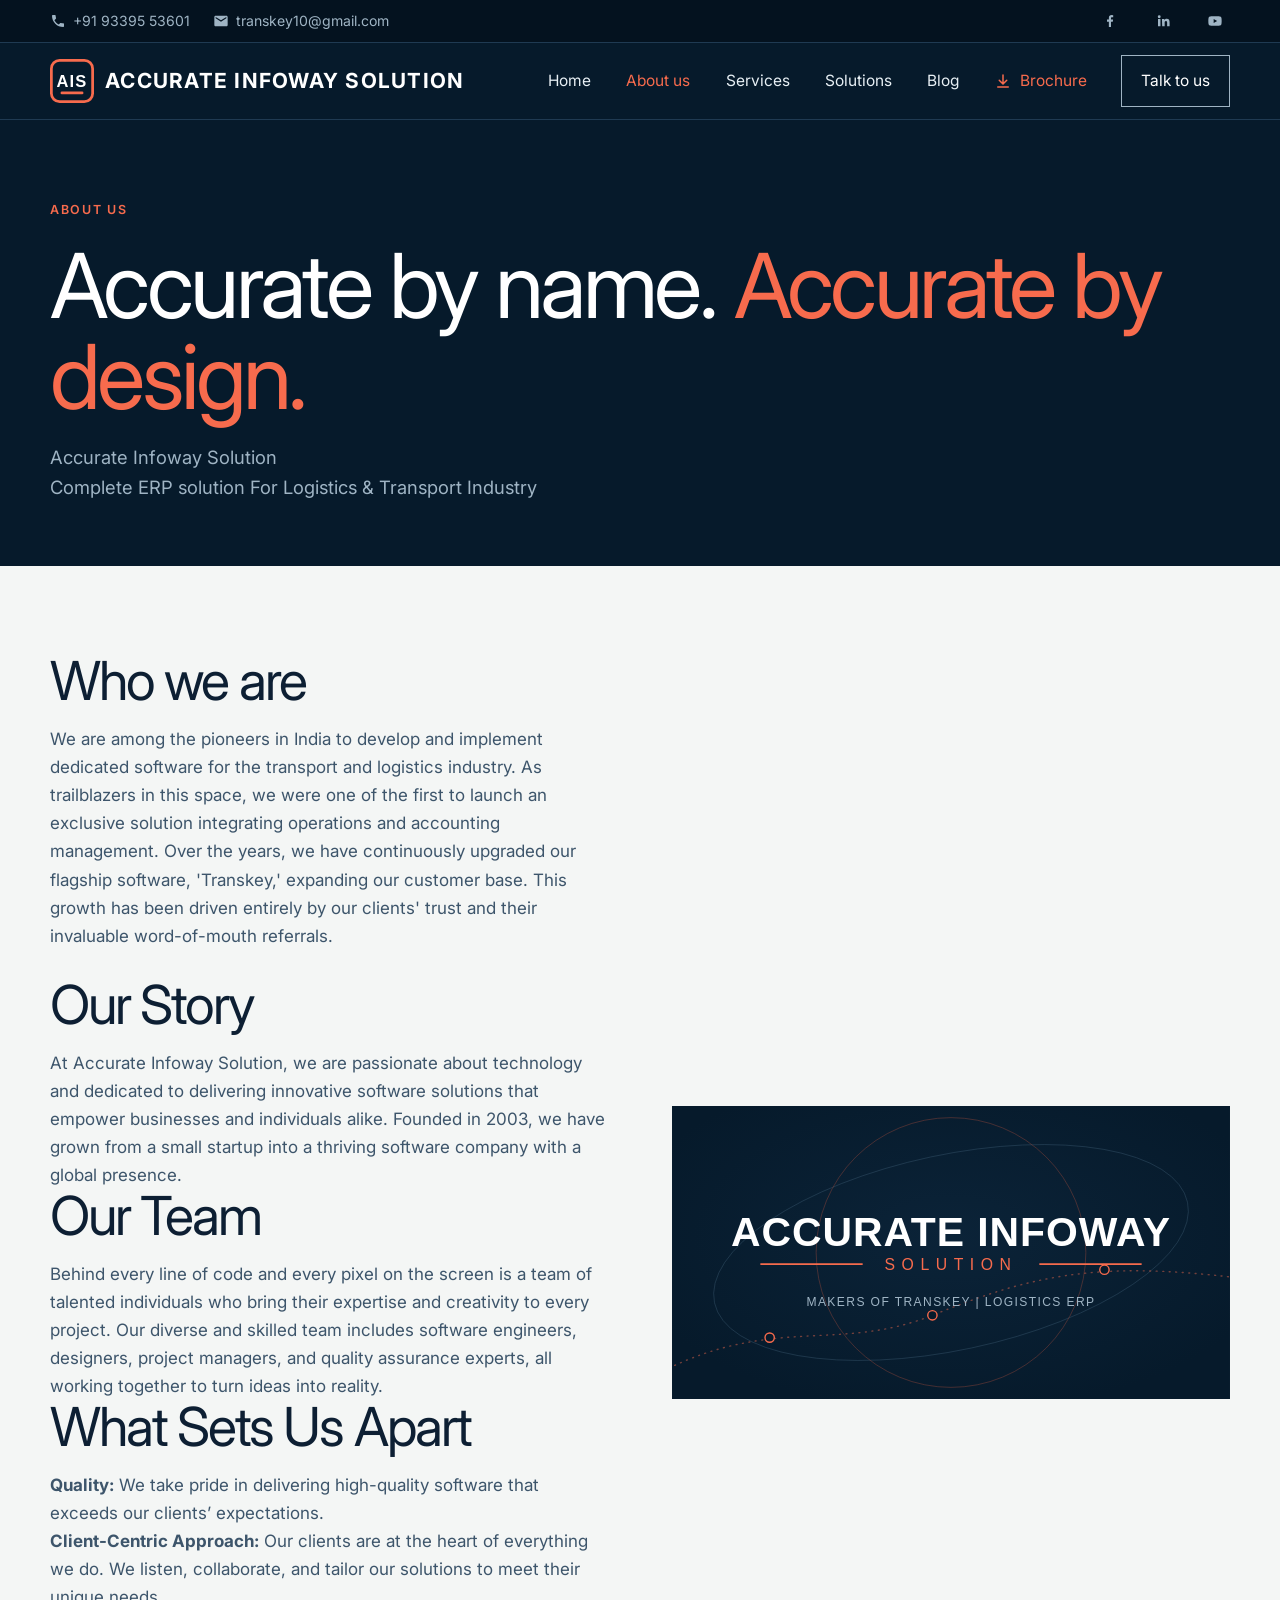
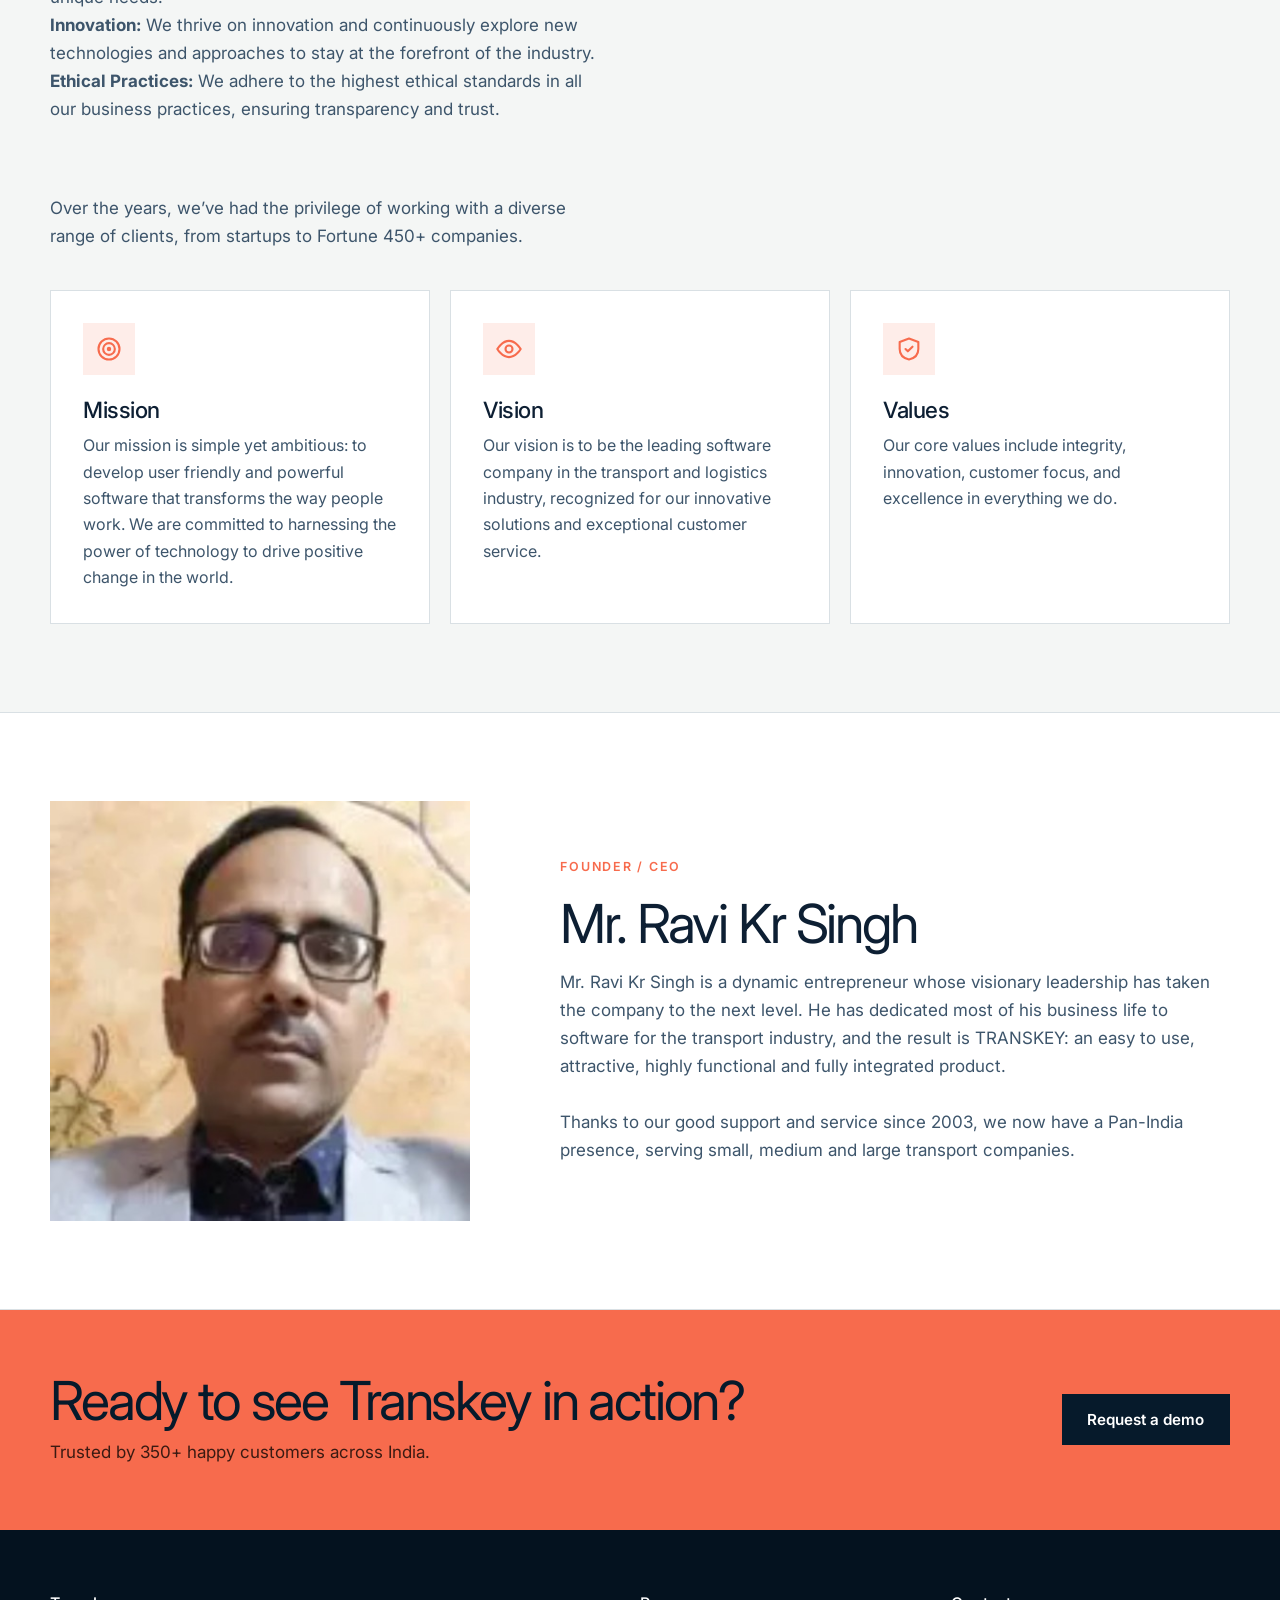
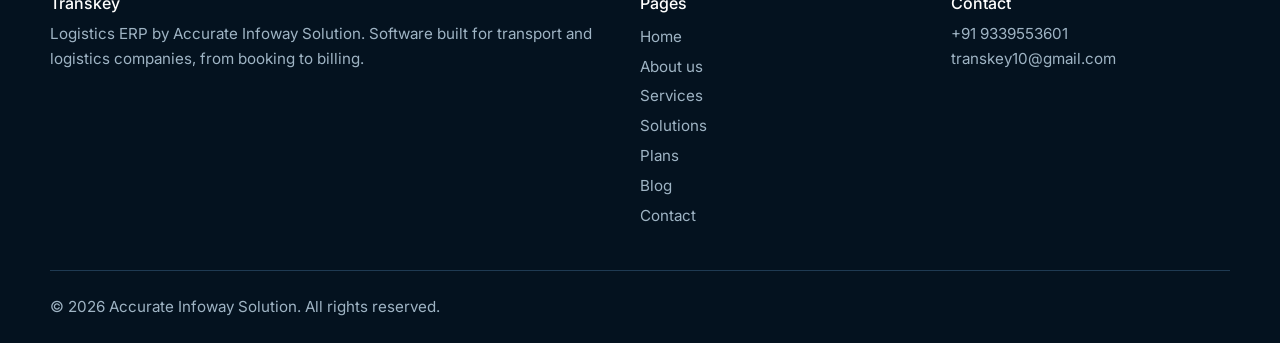
==== about.html @ b75a7f92 "split into separate files" ====
<!DOCTYPE html>
<html lang="en">
<head>
<meta charset="utf-8">
<meta name="viewport" content="width=device-width, initial-scale=1">
<title>About Us | Accurate Infoway Solution, Makers of Transkey</title>
<meta name="description" content="Meet Accurate Infoway Solution, the Kolkata team behind Transkey, a complete ERP solution for transport and logistics companies.">
<link rel="preconnect" href="https://fonts.googleapis.com">
<link rel="preconnect" href="https://fonts.gstatic.com" crossorigin>
<link href="https://fonts.googleapis.com/css2?family=Inter:wght@300;400;500;600;700&display=swap" rel="stylesheet">
<link rel="stylesheet" href="style.css">
</head>
<body>

<!-- Icon sprite: used by cards as <svg class="ico"><use href="#i-name"/></svg> -->
<svg width="0" height="0" style="position:absolute" aria-hidden="true">
<symbol id="i-download" viewBox="0 0 24 24"><path d="M12 4v11M7 11l5 5 5-5M5 20h14"/></symbol>
<symbol id="i-doc" viewBox="0 0 24 24"><path d="M6 3h8l4 4v14H6z"/><path d="M14 3v4h4M9 13l2 2 4-4"/></symbol>
<symbol id="i-barcode" viewBox="0 0 24 24"><path d="M4 6v12M7 6v12M11 6v12M14 6v12M17 6v12M20 6v12"/></symbol>
<symbol id="i-mail" viewBox="0 0 24 24"><rect x="3" y="5" width="18" height="14" rx="2"/><path d="M3 7l9 6 9-6"/></symbol>
<symbol id="i-pin" viewBox="0 0 24 24"><path d="M12 21s7-6.5 7-12a7 7 0 0 0-14 0c0 5.500 7 12 7 12z"/><circle cx="12" cy="9" r="2.500"/></symbol>
<symbol id="i-mobile" viewBox="0 0 24 24"><rect x="7" y="2.500" width="10" height="19" rx="2"/><path d="M11 18.500h2"/></symbol>
<symbol id="i-clip" viewBox="0 0 24 24"><path d="M20 11l-8 8a5 5 0 0 1-7-7l9-9a3.300 3.300 0 0 1 5 5l-9 9a1.700 1.700 0 0 1-2.500-2.500l8-8"/></symbol>
<symbol id="i-dash" viewBox="0 0 24 24"><rect x="3" y="4" width="18" height="16" rx="2"/><path d="M7 16v-4M12 16V8M17 16v-6"/></symbol>
<symbol id="i-gear" viewBox="0 0 24 24"><circle cx="12" cy="12" r="3"/><path d="M12 3v3M12 18v3M3 12h3M18 12h3M5.600 5.600l2.100 2.100M16.300 16.300l2.100 2.100M18.400 5.600l-2.100 2.100M7.700 16.300l-2.100 2.100"/></symbol>
<symbol id="i-calc" viewBox="0 0 24 24"><rect x="5" y="3" width="14" height="18" rx="2"/><path d="M8 7h8M8 12h2M14 12h2M8 16h2M14 16h2"/></symbol>
<symbol id="i-truck" viewBox="0 0 24 24"><rect x="2" y="7" width="12" height="9" rx="1"/><path d="M14 10h4l3 3v3h-7"/><circle cx="7" cy="18" r="2"/><circle cx="17" cy="18" r="2"/></symbol>
<symbol id="i-warehouse" viewBox="0 0 24 24"><path d="M3 10l9-6 9 6v10H3z"/><path d="M8 20v-6h8v6"/></symbol>
<symbol id="i-users" viewBox="0 0 24 24"><circle cx="9" cy="8" r="3"/><path d="M3 20c0-3.500 2.700-6 6-6s6 2.500 6 6"/><circle cx="17" cy="9" r="2.500"/><path d="M17 14c2.500 0 4.500 2 4.500 5"/></symbol>
<symbol id="i-route" viewBox="0 0 24 24"><circle cx="6" cy="18" r="2"/><circle cx="18" cy="6" r="2"/><path d="M8 18h6a3 3 0 0 0 0-6h-4a3 3 0 0 1 0-6h6"/></symbol>
<symbol id="i-boxes" viewBox="0 0 24 24"><rect x="3" y="12" width="8" height="8"/><rect x="13" y="12" width="8" height="8"/><rect x="8" y="3" width="8" height="8"/></symbol>
<symbol id="i-contract" viewBox="0 0 24 24"><path d="M6 3h8l4 4v14H6z"/><path d="M14 3v4h4M9 12h6M9 16h6"/></symbol>
<symbol id="i-cloud" viewBox="0 0 24 24"><path d="M7 18a4.500 4.500 0 0 1-.5-9A6 6 0 0 1 18 10a4 4 0 0 1-.5 8z"/></symbol>
<symbol id="i-building" viewBox="0 0 24 24"><rect x="5" y="3" width="14" height="18" rx="1"/><path d="M9 7h2M13 7h2M9 11h2M13 11h2M10 21v-4h4v4"/></symbol>
<symbol id="i-book" viewBox="0 0 24 24"><path d="M5 4h11a3 3 0 0 1 3 3v13H8a3 3 0 0 1-3-3z"/><path d="M5 17a3 3 0 0 1 3-3h11"/></symbol>
<symbol id="i-percent" viewBox="0 0 24 24"><path d="M19 5L5 19"/><circle cx="7" cy="7" r="2.500"/><circle cx="17" cy="17" r="2.500"/></symbol>
<symbol id="i-cal" viewBox="0 0 24 24"><rect x="3" y="5" width="18" height="16" rx="2"/><path d="M3 10h18M8 3v4M16 3v4"/></symbol>
<symbol id="i-chart" viewBox="0 0 24 24"><path d="M4 20V4M4 20h16"/><path d="M8 16l4-5 3 3 5-7"/></symbol>
<symbol id="i-sliders" viewBox="0 0 24 24"><path d="M4 7h10M18 7h2M4 17h2M10 17h10"/><circle cx="16" cy="7" r="2"/><circle cx="8" cy="17" r="2"/></symbol>
<symbol id="i-headset" viewBox="0 0 24 24"><path d="M5 14v-2a7 7 0 0 1 14 0v2"/><rect x="3" y="14" width="4" height="6" rx="1.500"/><rect x="17" y="14" width="4" height="6" rx="1.500"/></symbol>
<symbol id="i-target" viewBox="0 0 24 24"><circle cx="12" cy="12" r="9"/><circle cx="12" cy="12" r="5"/><circle cx="12" cy="12" r="1"/></symbol>
<symbol id="i-eye" viewBox="0 0 24 24"><path d="M2 12s4-7 10-7 10 7 10 7-4 7-10 7S2 12 2 12z"/><circle cx="12" cy="12" r="3"/></symbol>
<symbol id="i-shield" viewBox="0 0 24 24"><path d="M12 3l8 3v6c0 5-3.500 8-8 9-4.500-1-8-4-8-9V6z"/><path d="M9 12l2 2 4-4"/></symbol>
<symbol id="i-code" viewBox="0 0 24 24"><path d="M8 7l-5 5 5 5M16 7l5 5-5 5M14 4l-4 16"/></symbol>
</svg>

<!-- Top contact bar -->
<div class="topbar">
  <div class="wrap">
    <div class="contact">
      <a href="tel:+919339553601"><svg viewBox="0 0 24 24" aria-hidden="true"><path d="M6.62 10.79c1.44 2.83 3.76 5.14 6.59 6.59l2.2-2.2c.27-.27.67-.36 1.02-.24 1.12.37 2.33.57 3.57.57.55 0 1 .45 1 1V20c0 .55-.45 1-1 1-9.39 0-17-7.61-17-17 0-.55.45-1 1-1h3.5c.55 0 1 .45 1 1 0 1.25.2 2.45.57 3.57.11.35.03.74-.25 1.02l-2.2 2.2z"/></svg>+91 93395 53601</a>
      <a href="mailto:transkey10@gmail.com"><svg viewBox="0 0 24 24" aria-hidden="true"><path d="M20 4H4c-1.1 0-2 .9-2 2v12c0 1.1.9 2 2 2h16c1.1 0 2-.9 2-2V6c0-1.1-.9-2-2-2zm0 4l-8 5-8-5V6l8 5 8-5v2z"/></svg>transkey10@gmail.com</a>
    </div>
    <div class="social">
      <!-- Replace each href="#" with your real profile URL -->
      <a href="https://www.facebook.com/accurateinfowaysolution/" target="_blank" rel="noopener" aria-label="Facebook"><svg viewBox="0 0 24 24"><path d="M13.5 21v-8h2.7l.4-3.2h-3.1V7.8c0-.9.3-1.5 1.6-1.5h1.7V3.4A22 22 0 0 0 14.4 3c-2.4 0-4.1 1.5-4.1 4.2v2.6H7.5V13h2.8v8z"/></svg></a>
      <a href="#" target="_blank" rel="noopener" aria-label="LinkedIn"><svg viewBox="0 0 24 24"><path d="M4.5 9h3.7v11H4.5zM6.35 3.5a2.15 2.15 0 1 1 0 4.3 2.15 2.15 0 0 1 0-4.3zM10.4 9h3.5v1.5h.1c.5-.9 1.7-1.8 3.5-1.8 3.7 0 4.4 2.4 4.4 5.6V20h-3.7v-5.1c0-1.2 0-2.8-1.7-2.8s-2 1.3-2 2.7V20h-3.7z"/></svg></a>
      <a href="https://www.youtube.com/@anadvancetransportmanageme5018" target="_blank" rel="noopener" aria-label="YouTube"><svg viewBox="0 0 24 24"><path d="M21.600 7.200a2.500 2.500 0 0 0-1.800-1.800C18.200 5 12 5 12 5s-6.200 0-7.800.4A2.500 2.500 0 0 0 2.400 7.200C2 8.800 2 12 2 12s0 3.200.4 4.800a2.500 2.500 0 0 0 1.800 1.800C5.800 19 12 19 12 19s6.200 0 7.800-.4a2.500 2.500 0 0 0 1.800-1.800c.4-1.600.4-4.800.4-4.800s0-3.200-.4-4.800zM10 15V9l5.200 3z"/></svg></a>
    </div>
  </div>
</div>

<header>
  <div class="wrap bar">
    <a class="logo" href="index.html" aria-label="Transkey home"><svg class="logo-mark" viewBox="0 0 48 48" aria-hidden="true"><rect x="1.5" y="1.5" width="45" height="45" rx="9" fill="none" stroke="#f76b4d" stroke-width="3"/><text x="24" y="30" text-anchor="middle" font-family="Arial Black, Arial, sans-serif" font-weight="900" font-size="18" fill="#fff">AIS</text><path d="M13 37h22" stroke="#f76b4d" stroke-width="3" stroke-linecap="round"/></svg><span>Accurate Infoway Solution</span></a>
    <button class="menu-btn" id="menuBtn" aria-expanded="false" aria-controls="nav" aria-label="Menu"><span class="bars"><i></i><i></i><i></i></span></button>
    <nav id="nav" aria-label="Main">
      <ul>
        <li><a href="index.html">Home</a></li>
        <li><a class="active" href="about.html">About us</a></li>
        <li><a href="services.html">Services</a></li>
        <li><a href="solutions.html">Solutions</a></li>
        <li><a href="blog.html">Blog</a></li>
        <li><a class="brochure" href="transkey-brochure.pdf" download><svg class="ico-s" aria-hidden="true"><use href="#i-download"/></svg>Brochure</a></li>
        <li><a class="talk" href="contact.html">Talk to us</a></li>
      </ul>
    </nav>
  </div>
</header>

<main>

<div class="page show" id="about">
  <div class="page-head"><div class="wrap"><div class="eyebrow">About us</div><h1>Accurate by name. <em>Accurate by design.</em></h1><p>Accurate Infoway Solution<br>Complete ERP solution For Logistics & Transport Industry</p></div></div>
  <section class="section">
    <div class="wrap split">
      <div><h2>Who we are</h2><p>We are among the pioneers in India to develop and implement dedicated software for the transport and logistics industry. As trailblazers in this space, we were one of the first to launch an exclusive solution integrating operations and accounting management. Over the years, we have continuously upgraded our flagship software, 'Transkey,' expanding our customer base. This growth has been driven entirely by our clients' trust and their invaluable word-of-mouth referrals.</p><br>
        <h2>Our Story</h2>
<p>At Accurate Infoway Solution, we are passionate about technology and dedicated to delivering innovative software solutions that empower businesses and individuals alike. Founded in 2003, we have grown from a small startup into a thriving software company with a global presence.</p>


<h2>Our Team</h2>
<p>Behind every line of code and every pixel on the screen is a team of talented individuals who bring their expertise and creativity to every project. Our diverse and skilled team includes software engineers, designers, project managers, and quality assurance experts, all working together to turn ideas into reality.</p>

<h2>What Sets Us Apart</h2>
<p><strong>Quality:</strong> We take pride in delivering high-quality software that exceeds our clients’ expectations.</p>
<p><strong>Client-Centric Approach:</strong> Our clients are at the heart of everything we do. We listen, collaborate, and tailor our solutions to meet their unique needs.</p>
<p><strong>Innovation:</strong> We thrive on innovation and continuously explore new technologies and approaches to stay at the forefront of the industry.</p>
<p><strong>Ethical Practices:</strong> We adhere to the highest ethical standards in all our business practices, ensuring transparency and trust.</p>

<h2>Our Achievements</h2>
<p>Over the years, we’ve had the privilege of working with a diverse range of clients, from startups to Fortune 450+ companies.</p>
</div>
      <div class="img-ph"><img src="images/company-banner.svg" alt="Accurate Infoway Solution" style="width:100%;height:100%;"></div>
    </div>
    <div class="wrap grid g3">
      <article class="item"><svg class="ico" aria-hidden="true"><use href="#i-target"/></svg><h3>Mission</h3><p>Our mission is simple yet ambitious: to develop user friendly and powerful software that transforms the way people work. We are committed to harnessing the power of technology to drive positive change in the world.</p></article>
      <article class="item"><svg class="ico" aria-hidden="true"><use href="#i-eye"/></svg><h3>Vision</h3><p>Our vision is to be the leading software company in the transport and logistics industry, recognized for our innovative solutions and exceptional customer service.</p></article>
      <article class="item"><svg class="ico" aria-hidden="true"><use href="#i-shield"/></svg><h3>Values</h3><p>Our core values include integrity, innovation, customer focus, and excellence in everything we do.</p></article>
    </div>
  </section>

  <section class="section white">
    <div class="wrap founder">
      <img src="images/founder.jpg" alt="Mr. Ravi Kr Singh, Founder and CEO">
      <div>
        <div class="eyebrow">Founder / CEO</div>
        <h2>Mr. Ravi Kr Singh</h2>
        <p>Mr. Ravi Kr Singh is a dynamic entrepreneur whose visionary leadership has taken the company to the next level. He has dedicated most of his business life to software for the transport industry, and the result is TRANSKEY: an easy to use, attractive, highly functional and fully integrated product.</p><br>
        <p>Thanks to our good support and service since 2003, we now have a Pan-India presence, serving small, medium and large transport companies.</p>
      </div>
    </div>
  </section>
</div>

</main>

<section class="cta" id="cta">
  <div class="wrap">
    <div><h2>Ready to see Transkey in action?</h2><p>Trusted by 350+ happy customers across India.</p></div>
    <a class="btn" href="contact.html">Request a demo</a>
  </div>
</section>

<footer>
  <div class="wrap cols">
    <div><h3>Transkey</h3><p>Logistics ERP by Accurate Infoway Solution. Software built for transport and logistics companies, from booking to billing.</p></div>
    <div><h3>Pages</h3><a href="index.html">Home</a><a href="about.html">About us</a><a href="services.html">Services</a><a href="solutions.html">Solutions</a><a href="index.html#plans">Plans</a><a href="blog.html">Blog</a><a href="contact.html">Contact</a></div>
    <div><h3>Contact</h3><p>+91 9339553601</p><p>transkey10@gmail.com</p></div>
  </div>
  <div class="wrap copy">&copy; <span id="yr"></span> Accurate Infoway Solution. All rights reserved.</div>
</footer>

<script src="script.js"></script>
</body>
</html>
---- style.css ----
/* ===== Transkey styles =====
   Colour tokens: change here to retheme the whole site */
:root{
  --navy:#061a2b; --navy-2:#0b2338; --navy-line:#1f3a52;
  --coral:#f76b4d; --coral-dark:#e2553a;
  --paper:#f4f6f5; --white:#fff;
  --ink:#0d1f33; --muted:#3d556b; --line:#d9e0e4;
  --on-dark:#e8f0f5; --on-dark-muted:#9fb4c4;
  --font:"Inter","Helvetica Neue",Arial,sans-serif;
}
*{box-sizing:border-box;margin:0}
html{scroll-behavior:smooth}
body{font:400 1.0625rem/1.65 var(--font);color:var(--ink);background:var(--paper)}
h1,h2,h3{font-weight:400;line-height:1.02;letter-spacing:-.04em}
h1{font-size:clamp(2.8rem,7vw,5.6rem)}
h2{font-size:clamp(2rem,4.2vw,3.4rem);margin-bottom:1rem}
h3{font-size:1.4rem;line-height:1.2;letter-spacing:-.02em;font-weight:500;margin-bottom:.5rem}
em{font-style:normal;color:var(--coral)}
p{max-width:62ch;color:var(--muted)}
a{color:inherit}
:focus-visible{outline:3px solid var(--coral);outline-offset:3px}
.wrap{width:min(1180px,100% - 3rem);margin-inline:auto}
.eyebrow{font-size:.78rem;font-weight:600;letter-spacing:.14em;text-transform:uppercase;color:var(--coral);margin-bottom:1.2rem;display:flex;align-items:center;gap:.6rem}
.eyebrow.dot::before{content:"";width:10px;height:10px;border-radius:50%;background:var(--coral);box-shadow:0 0 0 5px rgba(247,107,77,.22)}

/* ===== top contact bar ===== */
.topbar{background:#04121f;color:var(--on-dark-muted);font-size:.88rem;border-bottom:1px solid var(--navy-line)}
.topbar .wrap{display:flex;justify-content:space-between;align-items:center;gap:.4rem 1.5rem;flex-wrap:wrap;min-height:42px;padding-block:.3rem}
.topbar .contact,.topbar .social{display:flex;align-items:center;gap:.3rem 1.4rem;flex-wrap:wrap}
.topbar a{display:inline-flex;align-items:center;gap:.45rem;text-decoration:none}
.topbar a:hover{color:var(--white)}
.topbar svg{width:16px;height:16px;fill:currentColor;flex:none}
.topbar .social a{width:30px;height:30px;justify-content:center;border-radius:50%}
.topbar .social a:hover{background:var(--coral);color:var(--navy)}

/* ===== header / nav ===== */
header{position:sticky;top:0;z-index:30;background:var(--navy);border-bottom:1px solid var(--navy-line);color:var(--on-dark)}
.bar{display:flex;align-items:center;justify-content:space-between;height:76px}
.logo{display:flex;align-items:center;gap:.7rem;text-decoration:none;font-weight:700;font-size:1.3rem;letter-spacing:.06em;text-transform:uppercase;color:var(--white)}
.logo .mark{width:34px;height:34px;border:1.5px solid var(--coral);border-radius:50%;display:grid;place-items:center}
.logo .mark::after{content:"";width:11px;height:11px;border-radius:50%;background:var(--coral)}
.logo small{display:block;font-size:.58rem;letter-spacing:.3em;color:var(--coral);margin-top:-2px}
/* .logo img {
    width: 120px;
    height: 45px;
    object-fit: contain;
    display: block;
} */
nav ul{display:flex;align-items:center;gap:.4rem;list-style:none;padding:0}
nav a{display:block;padding:.5rem .9rem;text-decoration:none;font-size:.97rem}
nav a:hover{color:var(--coral)}
nav a.active{color:var(--coral)}
nav a.talk{border:1px solid var(--on-dark-muted);padding:.75rem 1.2rem;margin-left:.8rem;color:var(--white)}
nav a.talk:hover,nav a.talk.active{border-color:var(--coral);color:var(--coral)}
.menu-btn{display:none;background:none;border:1px solid var(--navy-line);color:var(--white);padding:.5rem .9rem;font:inherit;cursor:pointer}

/* ===== buttons ===== */
.btn{display:inline-flex;align-items:center;gap:.7rem;padding:1rem 1.6rem;font:600 .95rem var(--font);text-decoration:none;border:0;background:var(--coral);color:var(--navy);cursor:pointer}
.btn:hover{background:var(--coral-dark)}
.link{display:inline-block;font-weight:600;font-size:.95rem;text-decoration:none;padding-bottom:.35rem;border-bottom:1px solid currentColor}
.link:hover{color:var(--coral)}

/* ===== pages ===== */
.page{display:none}
.page.show{display:block}
.section{padding:5.5rem 0}
.section.white{background:var(--white);border-block:1px solid var(--line)}
.section.dark{background:var(--navy);color:var(--on-dark)}
.section.dark p{color:var(--on-dark-muted)}
.page-head{background:var(--navy);color:var(--white);padding:5rem 0 4rem}
.page-head p{color:var(--on-dark-muted);font-size:1.15rem;margin-top:1.2rem}

/* ===== hero ===== */
.hero{background:var(--navy);color:var(--white);padding:5rem 0 6rem;overflow:hidden}
.hero .wrap{display:grid;grid-template-columns:1.1fr .9fr;gap:2rem;align-items:center}
.hero h1{margin-bottom:1.8rem}
.hero p{color:var(--on-dark-muted);font-size:1.2rem;margin-bottom:2.4rem}
.hero .actions{display:flex;gap:2rem;align-items:center;flex-wrap:wrap}
.hero .link{color:var(--white)}
.orbit{position:relative;aspect-ratio:1/.85;max-width:560px;margin-inline:auto;width:100%}
.orbit svg{position:absolute;inset:0;width:100%;height:100%}
.orbit .ring{fill:none;stroke:#44627a;stroke-width:1}
.orbit .ring.warm{stroke:#9c4a3b}
.orbit .spin{transform-origin:50% 50%;animation:spin 60s linear infinite}
.orbit .core{fill:none;stroke:var(--coral);stroke-width:1.5}
.orbit .truck{fill:none;stroke:#f9a493;stroke-width:3;stroke-linejoin:round}
.orbit text{font:500 10px var(--font);letter-spacing:.2em;fill:#f9a493}
.chip{position:absolute;display:flex;align-items:center;gap:.5rem;padding:.55rem .9rem;border:1px solid var(--navy-line);background:var(--navy);font-size:.82rem;color:var(--on-dark)}
.chip::before{content:"";width:8px;height:8px;border-radius:50%;background:var(--coral)}
.chip.a{left:2%;top:26%}.chip.b{right:0;top:12%}.chip.c{right:4%;bottom:32%}
@keyframes spin{to{transform:rotate(360deg)}}

/* ===== about intro + stats ===== */
.intro{display:grid;grid-template-columns:1.2fr .8fr;gap:4rem;align-items:start}
.intro h2{font-size:clamp(2.2rem,4.6vw,4rem)}
.stats{display:grid;grid-template-columns:repeat(4,1fr);gap:2rem;margin-top:4rem;padding-top:2.2rem;border-top:1px solid var(--line)}
.stats strong{display:block;font-size:2.8rem;font-weight:300;letter-spacing:-.04em;line-height:1.1}
.stats span{font-size:.78rem;letter-spacing:.12em;text-transform:uppercase;color:var(--muted)}

/* ===== cards and grids ===== */
.grid{display:grid;gap:1.25rem;margin-top:2.5rem}
.g3{grid-template-columns:repeat(3,1fr)}
.item{background:var(--white);border:1px solid var(--line);padding:2rem}
.section.white .item{background:var(--paper)}
.item .num{display:block;font-size:.78rem;font-weight:600;letter-spacing:.14em;color:var(--coral);margin-bottom:1.6rem}
.item p{font-size:1rem}
.item small{color:var(--coral);font-weight:600;letter-spacing:.06em}
.split{display:grid;grid-template-columns:1fr 1fr;gap:4rem;align-items:center}
.img-ph{aspect-ratio:16/10;background:repeating-linear-gradient(135deg,var(--paper) 0 14px,var(--line) 14px 15px);display:grid;place-items:center;color:var(--muted);font-size:.9rem;margin-bottom:1.2rem}
.split .img-ph{margin:0}

/* ===== CTA ===== */
.cta{background:var(--coral);color:var(--navy);padding:4rem 0}
.cta .wrap{display:flex;justify-content:space-between;align-items:center;gap:2rem;flex-wrap:wrap}
.cta h2{margin:0}
.cta p{color:#3b1a12;margin-top:.6rem}
.cta .btn{background:var(--navy);color:var(--white)}
.cta .btn:hover{background:#000}

/* ===== form ===== */
form{background:var(--white);border:1px solid var(--line);padding:2.2rem}
.field{margin-bottom:1.2rem}
label{display:block;font-weight:500;font-size:.92rem;margin-bottom:.35rem}
input,textarea{width:100%;padding:.85rem 1rem;font:inherit;color:var(--ink);background:var(--paper);border:1px solid var(--line);border-radius:0}
input:focus,textarea:focus{outline:2px solid var(--coral);outline-offset:0;border-color:var(--coral)}
textarea{min-height:130px;resize:vertical}
.err{display:none;color:#c0341c;font-size:.88rem;margin-top:.3rem}
.field.bad input{border-color:#c0341c}
.field.bad .err{display:block}
.row{display:grid;grid-template-columns:1fr 1fr;gap:1rem}
.ok{display:none;margin-top:1.2rem;padding:1rem;background:#e4f3ec;color:#0d4a33;font-weight:500}
.contact-info p{margin-bottom:.8rem}

/* ===== footer ===== */
footer{background:#04121f;color:var(--on-dark-muted);padding:4rem 0 1.5rem;font-size:.95rem}
footer .cols{display:grid;grid-template-columns:2fr 1fr 1fr;gap:2rem;padding-bottom:2.5rem;border-bottom:1px solid var(--navy-line)}
footer h3{color:var(--white);font-size:1rem;letter-spacing:0}
footer a{display:block;text-decoration:none;padding:.15rem 0}
footer a:hover{color:var(--coral)}
footer p{color:var(--on-dark-muted)}
.copy{padding-top:1.4rem}

/* ===== responsive ===== */
@media (max-width:900px){
  .hero .wrap,.intro,.split,.g3,footer .cols{grid-template-columns:1fr}
  .intro,.split{gap:2rem}
  .stats{grid-template-columns:1fr}
  .chip.a{left:0}
  .menu-btn{display:block}
  nav{display:none;position:absolute;top:76px;left:0;right:0;background:var(--navy);border-bottom:1px solid var(--navy-line);padding:.8rem 1.5rem 1.2rem}
  nav.open{display:block}
  nav ul{flex-direction:column;align-items:stretch}
  nav a.talk{margin:.6rem 0 0;text-align:center}
  .row{grid-template-columns:1fr}
  .section{padding:4rem 0}
}
@media (prefers-reduced-motion:reduce){.orbit .spin{animation:none}html{scroll-behavior:auto}}
.img-ph:has(img){background:none;aspect-ratio:auto;display:block}
.img-ph img{display:block;width:100%;height:auto}
.item .icon{display:block;width:56px;height:56px;margin-bottom:1.4rem}
/* Solutions cards */
.sol-grid .item{padding:0;overflow:hidden}
.sol-img{display:block;width:100%;height:auto;border-bottom:1px solid var(--line)}
.sol-body{padding:1.8rem}
/* Contact details with icons */
.contact-info h2{font-size:clamp(1.5rem,2.6vw,2.2rem)}
.ci{display:flex;align-items:flex-start;gap:.9rem;margin-bottom:1.1rem}
.ci svg{flex:none;width:22px;height:22px;margin-top:.2rem;fill:var(--coral)}
.ci a{text-decoration:none}
.ci a:hover{color:var(--coral)}

@media (min-width:901px){
  .contact-info h2{white-space:nowrap}
}
/* Software modules on dark background */
.section.dark h2{color:#fff}
.section.dark .item{background:var(--navy-2);border-color:var(--navy-line)}
.section.dark .item h3{color:#fff}
.section.dark .item p{color:var(--on-dark-muted)}
/* ===== Brochure button, highlights, tabs, accordions ===== */
.btn.ghost{background:transparent;color:var(--white);border:1px solid var(--on-dark-muted)}
.btn.ghost:hover{border-color:var(--coral);color:var(--coral);background:transparent}
button.hl{display:block;width:100%;text-align:left;font:inherit;color:inherit;cursor:pointer}
button.hl:hover{border-color:var(--coral)}
button.hl .more{display:inline-block;margin-top:1rem;font-size:.9rem;font-weight:600;color:var(--coral)}
dialog{border:0;padding:2rem;width:min(640px,100% - 2rem);max-height:85vh;background:var(--white);color:var(--ink);overflow:auto}
dialog::backdrop{background:rgba(6,26,43,.7)}
dialog h3{font-size:1.6rem;margin-bottom:1rem;padding-right:2.5rem}
dialog ul{padding-left:1.2rem;color:var(--muted)}
dialog li{margin-bottom:.6rem}
.dlg-close{position:absolute;top:.8rem;right:1rem;background:none;border:0;font-size:2rem;line-height:1;cursor:pointer;color:var(--ink)}
.tabs{display:flex;gap:.3rem;flex-wrap:wrap;margin:2rem 0 1.5rem;border-bottom:1px solid var(--line)}
.tab{background:none;border:0;border-bottom:3px solid transparent;margin-bottom:-1px;padding:.9rem 1.2rem;font:600 .95rem var(--font);color:var(--muted);cursor:pointer}
.tab:hover{color:var(--ink)}
.tab[aria-selected="true"]{color:var(--ink);border-color:var(--coral)}
details{background:var(--paper);border:1px solid var(--line);margin-bottom:.6rem}
summary{cursor:pointer;padding:1rem 1.2rem;font-weight:600;list-style:none;display:flex;justify-content:space-between;gap:1rem}
summary::-webkit-details-marker{display:none}
summary::after{content:"+";color:var(--coral);font-size:1.3rem;line-height:1}
details[open] summary::after{content:"\2212"}
details ul{padding:0 1.2rem 1.2rem 2.4rem;color:var(--muted)}
details li{margin-bottom:.4rem}

/* ===== Card icons (replace A/B/C and 01/02 labels) ===== */
.item .ico{display:block;width:52px;height:52px;padding:12px;margin-bottom:1.4rem;background:rgba(247,107,77,.12);fill:none;stroke:var(--coral);stroke-width:1.8;stroke-linecap:round;stroke-linejoin:round}
.grid[hidden],p[hidden]{display:none}

/* ===== Brochure link in nav ===== */
nav a.brochure{display:flex;align-items:center;gap:.5rem;color:var(--coral)}
nav a.brochure:hover{color:var(--white)}
.ico-s{width:18px;height:18px;flex:none;fill:none;stroke:currentColor;stroke-width:2;stroke-linecap:round;stroke-linejoin:round}

/* ===== Blog, posts, comments, founder ===== */
.g2{grid-template-columns:repeat(2,1fr)}
a.post-card{display:block;padding:0;overflow:hidden;text-decoration:none;color:inherit}
a.post-card:hover{border-color:var(--coral)}
.post-card img{display:block;width:100%;height:auto;border-bottom:1px solid var(--line)}
.post-card .body{padding:1.8rem}
.post-card .more{display:inline-block;margin-top:1rem;font-weight:600;font-size:.95rem;color:var(--coral)}
.post-title{font-size:clamp(2rem,4.5vw,3.6rem)}
.article{max-width:820px}
.post-cover{display:block;width:100%;height:auto;margin-bottom:2.5rem;border:1px solid var(--line)}
.prose h2{font-size:1.5rem;letter-spacing:-.02em;font-weight:500;margin:2rem 0 .6rem}
.prose p{max-width:none;margin-bottom:1rem}
.founder{display:grid;grid-template-columns:.8fr 1.2fr;gap:4rem;align-items:center}
.founder img{display:block;width:100%;max-width:420px;aspect-ratio:1;object-fit:cover}
@media (max-width:900px){.g2,.founder{grid-template-columns:1fr}.founder{gap:2rem}}

/* ===== AIS logo + hero brand ===== */
.logo-mark{width:44px;height:44px;flex:none}
.hero-brand{font-weight:800;font-size:clamp(1.5rem,3vw,2.1rem);letter-spacing:.16em;color:var(--white);margin-bottom:1rem;line-height:1}
.hero-brand span{color:var(--coral)}

/* ===== Truck animation + extra chips ===== */
.orbit .truck-line,.orbit .wheel{fill:none;stroke:#f9a493;stroke-width:3;stroke-linejoin:round;stroke-linecap:round}
.orbit .truck-body{animation:drive .5s ease-in-out infinite alternate}
.orbit .wheel{transform-box:fill-box;transform-origin:center;animation:roll .6s linear infinite}
.orbit .speed{animation:streak .9s linear infinite}
.orbit .speed path{fill:none;stroke:#f9a493;stroke-width:2.5;stroke-linecap:round}
.chip.d{left:0;bottom:24%}
.chip.e{left:34%;top:2%}
.chip.f{right:26%;bottom:1%}
@keyframes drive{to{transform:translateY(-1.5px)}}
@keyframes roll{to{transform:rotate(360deg)}}
@keyframes streak{from{transform:translateX(8px);opacity:0}30%{opacity:.8}to{transform:translateX(-14px);opacity:0}}
@media (max-width:600px){.chip{font-size:.7rem;padding:.35rem .55rem;gap:.35rem}.chip::before{width:6px;height:6px}}
@media (prefers-reduced-motion:reduce){.orbit .truck-body,.orbit .wheel,.orbit .speed{animation:none}}

/* ===== Hamburger button ===== */
.menu-btn{padding:.75rem .7rem}
.bars{display:block;width:22px;height:16px;position:relative}
.bars i{position:absolute;left:0;width:100%;height:2px;background:currentColor;transition:transform .25s ease,opacity .2s ease,top .25s ease}
.bars i:nth-child(1){top:0}
.bars i:nth-child(2){top:7px}
.bars i:nth-child(3){top:14px}
.menu-btn[aria-expanded="true"] .bars i:nth-child(1){top:7px;transform:rotate(45deg)}
.menu-btn[aria-expanded="true"] .bars i:nth-child(2){opacity:0}
.menu-btn[aria-expanded="true"] .bars i:nth-child(3){top:7px;transform:rotate(-45deg)}
@media (max-width:600px){.logo{font-size:.95rem;letter-spacing:.04em;gap:.5rem}.logo-mark{width:38px;height:38px}}
.hp{position:absolute;left:-9999px;width:1px;height:1px}
.ok.fail{background:#fbe9e6;color:#8a2412}

/* ===== Animations ===== */
.page.show{animation:pageIn .45s ease}
.hero .hero-brand,.hero .eyebrow,.hero h1,.hero p,.hero .actions{opacity:0;animation:fadeUp .8s ease forwards}
.hero .eyebrow{animation-delay:.1s}
.hero h1{animation-delay:.2s}
.hero p{animation-delay:.35s}
.hero .actions{animation-delay:.5s}
.orbit{animation:fadeIn 1.2s .3s both}
.chip{animation:float 6s ease-in-out infinite}
.chip.b{animation-delay:-1s}.chip.c{animation-delay:-2s}.chip.d{animation-delay:-3s}.chip.e{animation-delay:-4s}.chip.f{animation-delay:-5s}

.item{transition:transform .25s ease,box-shadow .25s ease,border-color .25s ease}
.item:hover{transform:translateY(-4px);box-shadow:0 14px 30px rgba(6,26,43,.14)}
.item .ico{transition:background .25s ease,stroke .25s ease}
.item:hover .ico{background:var(--coral);stroke:var(--navy)}
.btn{transition:background .2s ease,transform .2s ease}
.btn:hover{transform:translateY(-2px)}

.reveal{opacity:0;transform:translateY(26px);transition:opacity .7s ease,transform .7s ease}
.reveal.in{opacity:1;transform:none}

@keyframes pageIn{from{opacity:0}to{opacity:1}}
@keyframes fadeUp{from{opacity:0;transform:translateY(24px)}to{opacity:1;transform:none}}
@keyframes fadeIn{from{opacity:0}to{opacity:1}}
@keyframes float{50%{transform:translateY(-8px)}}

@media (prefers-reduced-motion:reduce){
  *,*::before,*::after{animation:none!important;transition:none!important}
  .hero .hero-brand,.hero .eyebrow,.hero h1,.hero p,.hero .actions{opacity:1}
  .reveal{opacity:1;transform:none}
}

/* ===== About image + mobile layout fixes ===== */
.about-pic{display:block;margin-top:3rem}
.about-pic img{display:block;width:100%;height:auto;border:1px solid var(--line)}
@media (max-width:900px){
  .stats{grid-template-columns:1fr 1fr;gap:1.8rem 1rem;text-align:center}
  .stats strong{font-size:2.2rem}
}
@media (max-width:700px){.about-pic{margin-top:2rem}}
@media (max-width:900px){.stats span{display:block;line-height:1.5}}

/* About image: beside the paragraph on desktop, below it on tablet and phone */
.about-pic.side{display:none;margin-top:2rem}
.about-pic.side img{display:block;width:100%;height:auto;border:1px solid var(--line)}
@media (min-width:901px){
  .about-pic.side{display:block}
  .about-pic.below{display:none}
}

/* ===== Contact page: animated help illustration ===== */
.help-art{display:block;width:100%;max-width:440px;height:auto;margin-top:2.2rem;overflow:visible}
.help-art .h-glow{fill:rgba(247,107,77,.09)}
.help-art .h-ring,.help-art .h-ring2{fill:none;stroke:var(--coral);stroke-width:1.5;stroke-dasharray:3 9;stroke-linecap:round;transform-box:fill-box;transform-origin:center}
.help-art .h-ring{animation:spin 40s linear infinite}
.help-art .h-ring2{stroke:var(--muted);opacity:.45;animation:spin 60s linear infinite reverse}
.help-art .fl{animation:float 5s ease-in-out infinite;transform-box:fill-box;transform-origin:center}
.help-art .f2{animation-duration:6s;animation-delay:-1.5s}
.help-art .f3{animation-duration:7s;animation-delay:-3s}
.help-art .td{animation:typing 1.2s ease-in-out infinite;transform-box:fill-box;transform-origin:center}
.help-art .d2{animation-delay:.15s}.help-art .d3{animation-delay:.3s}
.help-art .pop{animation:helpPop 7s ease-in-out infinite;transform-box:fill-box;transform-origin:bottom right}
.help-art .wave{fill:none;stroke:var(--coral);stroke-width:3.5;stroke-linecap:round;animation:wave 1.8s ease-in-out infinite}
.help-art .w2{animation-delay:.3s}
.help-art .ring-phone{animation:ringPhone 3.2s ease-in-out infinite;transform-box:fill-box;transform-origin:center}
.help-art .sparks circle{fill:var(--coral);animation:twinkle 3s ease-in-out infinite}
.help-art .sparks circle:nth-child(2){animation-delay:-.8s}.help-art .sparks circle:nth-child(3){animation-delay:-1.6s}.help-art .sparks circle:nth-child(4){animation-delay:-2.2s}
@keyframes typing{0%,60%,100%{transform:translateY(0);opacity:.5}30%{transform:translateY(-6px);opacity:1}}
@keyframes helpPop{0%,12%{opacity:0;transform:scale(.6)}22%,82%{opacity:1;transform:scale(1)}94%,100%{opacity:0;transform:scale(.6)}}
@keyframes wave{0%,100%{opacity:.15}50%{opacity:1}}
@keyframes ringPhone{0%,55%,100%{transform:rotate(0)}60%{transform:rotate(-9deg)}68%{transform:rotate(9deg)}76%{transform:rotate(-7deg)}84%{transform:rotate(6deg)}92%{transform:rotate(0)}}
@keyframes twinkle{0%,100%{opacity:.15;transform:scale(.6)}50%{opacity:1;transform:scale(1.4)}}
.help-art .sparks circle{transform-box:fill-box;transform-origin:center}
@media (max-width:900px){.help-art{max-width:380px;margin-inline:auto}}

/* ===== Services: "We make your work more productive" ===== */
.prod{overflow:hidden}
.prod-head{text-align:center;margin-bottom:3.5rem}
.prod-head .eyebrow{justify-content:center}
.prod-head h2{margin-bottom:0}
.prod-grid{display:grid;grid-template-columns:1fr minmax(260px,380px) 1fr;gap:5rem;align-items:center}
.prod-col{display:grid;gap:4.5rem}
.prod-item{position:relative;display:flex;gap:1.1rem;align-items:flex-start;opacity:0;transition:opacity .8s ease,transform .8s ease;transition-delay:calc(var(--d) * .16s + .25s)}
.prod-col.left .prod-item{flex-direction:row-reverse;text-align:right;transform:translateX(-60px)}
.prod-col.right .prod-item{transform:translateX(60px)}
.prod.in .prod-item{opacity:1;transform:none}
.prod-item h3{color:#fff;margin-bottom:.4rem}
.prod-item p{font-size:1rem;color:var(--on-dark-muted)}
.prod-col.left .prod-item p{margin-left:auto}
.prod-item .ico{flex:none;width:52px;height:52px;padding:12px;background:rgba(247,107,77,.14);border:1px solid rgba(247,107,77,.35);fill:none;stroke:var(--coral);stroke-width:1.8;stroke-linecap:round;stroke-linejoin:round;transition:background .25s ease,stroke .25s ease,transform .25s ease}
.prod-item:hover .ico{background:var(--coral);stroke:var(--navy);transform:scale(1.08)}
/* dashed connector from each icon toward the picture */
.prod-item::after{content:"";position:absolute;top:26px;width:0;height:2px;background:repeating-linear-gradient(90deg,var(--coral) 0 6px,transparent 6px 12px);background-size:12px 2px;transition:width .8s ease;transition-delay:calc(var(--d) * .16s + .7s);animation:dashMove 1s linear infinite}
.prod-col.left .prod-item::after{right:-4.2rem}
.prod-col.right .prod-item::after{left:-4.2rem;animation-direction:reverse}
.prod.in .prod-item::after{width:3.2rem}
@keyframes dashMove{to{background-position:12px 0}}

.prod-center{position:relative;width:100%;aspect-ratio:1;opacity:0;transform:scale(.8);transition:opacity .9s ease,transform .9s cubic-bezier(.2,.8,.2,1)}
.prod.in .prod-center{opacity:1;transform:none}
.prod-center img{position:relative;z-index:2;display:block;width:100%;height:100%;object-fit:cover;border-radius:22px;background:#fff;box-shadow:0 24px 60px rgba(247,107,77,.25),0 0 0 6px rgba(255,255,255,.06);animation:float 6s ease-in-out infinite}
.prod-center .sq{position:absolute;inset:-16px;border-radius:30px;border:1.5px dashed rgba(247,107,77,.6);animation:spin 28s linear infinite}
.prod-center .sq2{inset:-30px;border:1px solid var(--navy-line);animation-duration:40s;animation-direction:reverse}
.prod-center .orb{position:absolute;inset:-48px;border-radius:50%;animation:spin 16s linear infinite}
.prod-center .orb i{position:absolute;left:50%;width:12px;height:12px;margin-left:-6px;border-radius:50%;background:var(--coral);box-shadow:0 0 0 6px rgba(247,107,77,.25)}
.prod-center .orb i:first-child{top:0}
.prod-center .orb i:last-child{bottom:0;width:8px;height:8px;margin-left:-4px;background:#f9a493;box-shadow:none}
@media (max-width:1000px){
  .prod-grid{grid-template-columns:1fr;gap:3rem;justify-items:center}
  .prod-center{order:-1;max-width:320px;margin-block:1.5rem}
  .prod-col{gap:2.5rem;width:100%;max-width:520px}
  .prod-col.left .prod-item{flex-direction:row;text-align:left}
  .prod-col.left .prod-item p{margin-left:0}
  .prod-col.left .prod-item,.prod-col.right .prod-item{transform:translateY(30px)}
  .prod-item::after{display:none}
}

/* ===== Plans ===== */
#plans{scroll-margin-top:90px}
select{width:100%;padding:.85rem 1rem;font:inherit;color:var(--ink);background:var(--paper);border:1px solid var(--line);border-radius:0}
select:focus{outline:2px solid var(--coral);outline-offset:0;border-color:var(--coral)}
.plan-panel{animation:planIn .45s ease}
.plan-grid{display:grid;grid-template-columns:1fr 1fr;gap:1.25rem}
.plan-box{background:var(--paper);border:1px solid var(--line)}
.plan-box.wide{grid-column:1/-1}
.plan-box h3{background:var(--navy);color:#fff;text-align:center;font-size:1.15rem;font-weight:600;letter-spacing:0;margin:0;padding:.85rem 1rem}
.plan-box ul,.ticks{list-style:none;padding:0}
.plan-box ul{padding:1.3rem 1.5rem 1.1rem}
.plan-box.cols ul{columns:2;column-gap:2rem}
.plan-box li,.ticks li{position:relative;padding-left:1.9rem;margin-bottom:.7rem;color:var(--muted);font-size:1rem;break-inside:avoid}
.plan-box li::before,.ticks li::before{content:"\2713";position:absolute;left:0;top:.2rem;width:1.15rem;height:1.15rem;display:grid;place-items:center;background:var(--coral);color:#fff;font-size:.72rem;font-weight:700;line-height:1}
.plan-blurb{margin-bottom:1.5rem}
.plan-cta{margin-top:2rem;text-align:center}
.plan-custom{display:grid;grid-template-columns:.8fr 1.2fr;gap:3rem;align-items:start;animation:planIn .45s ease}
.plan-custom[hidden]{display:none}
.plan-custom-intro h3{font-size:1.7rem;margin-bottom:.8rem}
.plan-custom-intro p{margin-bottom:1.4rem}
.plan-custom form{background:var(--paper)}
.plan-custom input,.plan-custom textarea,.plan-custom select{background:var(--white)}
@keyframes planIn{from{opacity:0;transform:translateY(12px)}to{opacity:1;transform:none}}
@media (max-width:900px){
  .plan-grid,.plan-custom{grid-template-columns:1fr}
  .plan-box.cols ul{columns:1}
  .plan-custom{gap:2rem}
  .tabs .tab{padding:.8rem .9rem}
}
@media (prefers-reduced-motion:reduce){
  .prod-item,.prod-center{opacity:1;transform:none}
  .prod-item::after{width:3.2rem}
}
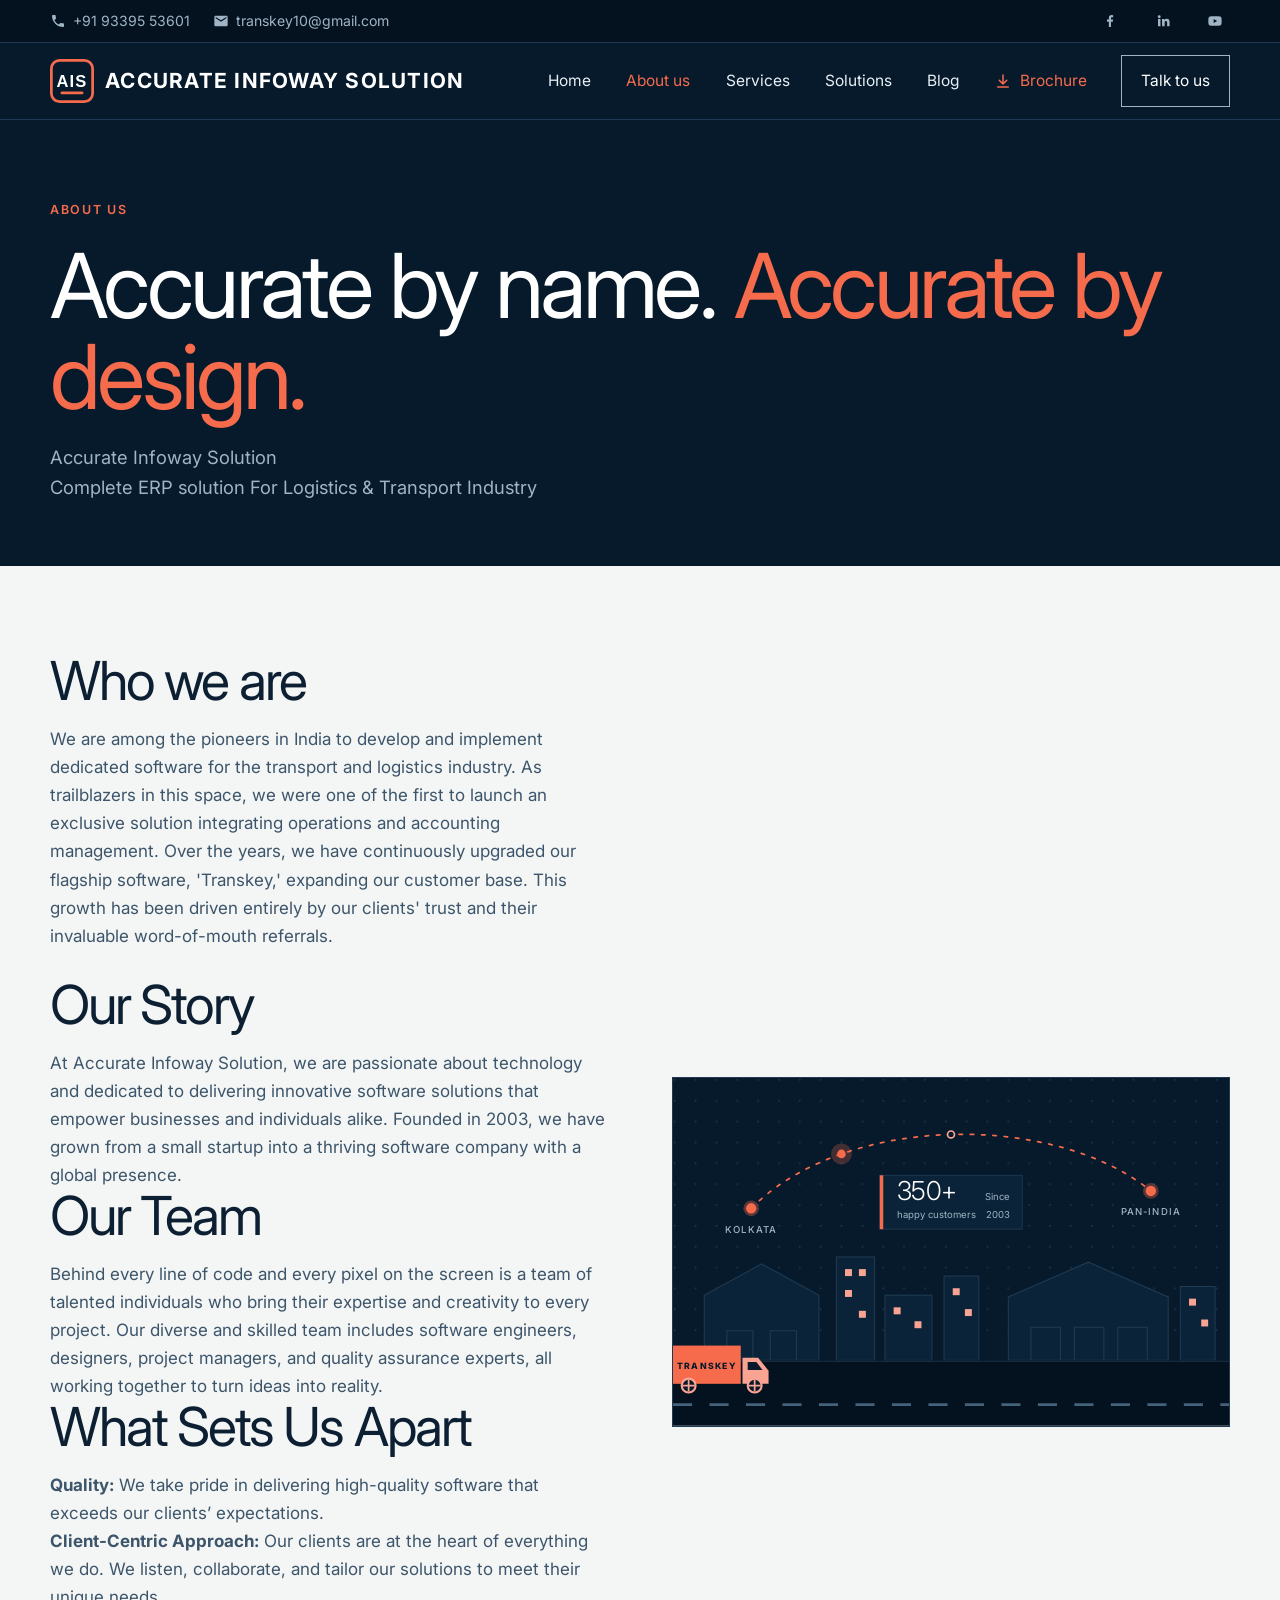
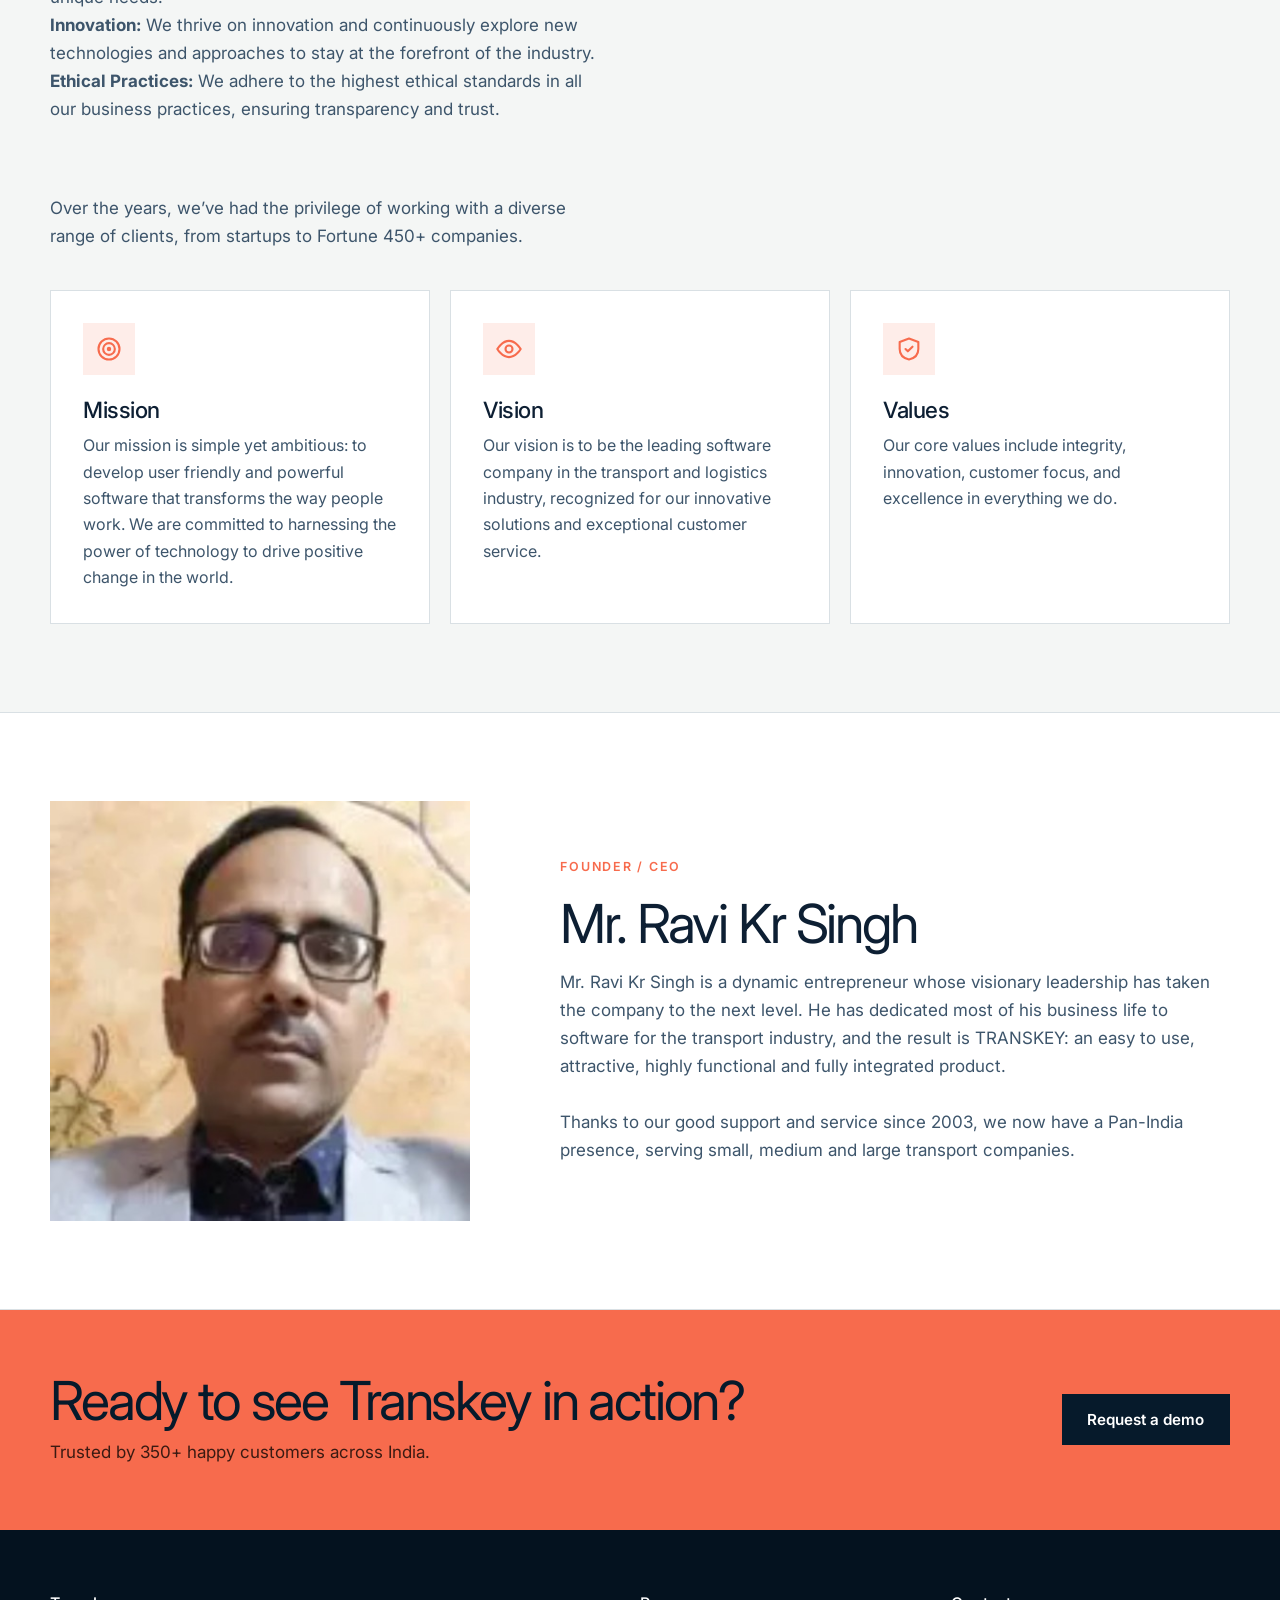
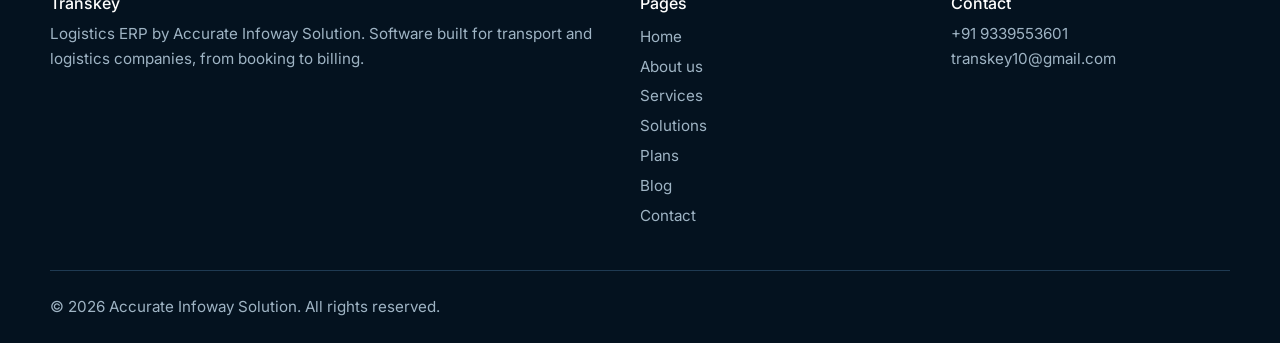
==== commit bc4a50df: "frontend changes again" ====
--- a/about.html
+++ b/about.html
@@ -101,7 +101,74 @@
 <h2>Our Achievements</h2>
 <p>Over the years, we’ve had the privilege of working with a diverse range of clients, from startups to Fortune 450+ companies.</p>
 </div>
-      <div class="img-ph"><img src="images/company-banner.svg" alt="Accurate Infoway Solution" style="width:100%;height:100%;"></div>
+      <div class="about-art-wrap">
+        <svg class="about-art" viewBox="0 0 640 400" role="img" aria-label="Animated illustration of a Transkey truck driving through a city while a route links Kolkata to the rest of India">
+          <defs>
+            <pattern id="aa-dots" width="24" height="24" patternUnits="userSpaceOnUse"><circle cx="2" cy="2" r="1" fill="#1f3a52"/></pattern>
+          </defs>
+          <rect width="640" height="400" fill="#061a2b"/>
+          <rect width="640" height="300" fill="url(#aa-dots)"/>
+
+          <!-- route across India -->
+          <path id="aa-route" class="aa-route" d="M90 150C200 40 440 40 550 130"/>
+          <circle class="aa-dot" r="5" fill="#f76b4d"><animateMotion dur="6s" repeatCount="indefinite"><mpath href="#aa-route"/></animateMotion></circle>
+          <circle class="aa-dot" r="12" fill="#f76b4d" opacity=".25"><animateMotion dur="6s" repeatCount="indefinite"><mpath href="#aa-route"/></animateMotion></circle>
+          <g class="aa-pin"><circle class="aa-pulse" cx="90" cy="150" r="9"/><circle cx="90" cy="150" r="6" fill="#f76b4d"/></g>
+          <g class="aa-pin p2"><circle class="aa-pulse" cx="550" cy="130" r="9"/><circle cx="550" cy="130" r="6" fill="#f76b4d"/></g>
+          <circle cx="320" cy="65" r="4" fill="#061a2b" stroke="#f9a493" stroke-width="2"/>
+          <text class="aa-label" x="90" y="178" text-anchor="middle">Kolkata</text>
+          <text class="aa-label" x="550" y="158" text-anchor="middle">Pan-India</text>
+
+          <!-- floating stat card -->
+          <g class="aa-float">
+            <rect x="238" y="112" width="164" height="62" fill="#0b2338" stroke="#1f3a52"/>
+            <rect x="238" y="112" width="4" height="62" fill="#f76b4d"/>
+            <text x="258" y="141" class="aa-big">350+</text>
+            <text x="258" y="161" class="aa-small">happy customers</text>
+            <text x="388" y="141" class="aa-small" text-anchor="end">Since</text>
+            <text x="388" y="161" class="aa-small" text-anchor="end" fill="#f9a493">2003</text>
+          </g>
+
+          <!-- skyline -->
+          <g class="aa-city">
+            <path d="M36 325V250L102 214 168 250V325z"/>
+            <path d="M62 325v-34h30v34M112 325v-34h30v34" class="aa-door"/>
+            <rect x="188" y="206" width="44" height="119"/>
+            <rect x="244" y="250" width="54" height="75"/>
+            <rect x="312" y="228" width="40" height="97"/>
+            <path d="M386 325V252L478 212 570 252V325z"/>
+            <path d="M412 325v-38h34v38M462 325v-38h34v38M512 325v-38h34v38" class="aa-door"/>
+            <rect x="584" y="240" width="40" height="85"/>
+          </g>
+          <g class="aa-win">
+            <rect x="198" y="220" width="8" height="8"/><rect x="214" y="220" width="8" height="8"/>
+            <rect x="198" y="244" width="8" height="8"/><rect x="214" y="268" width="8" height="8"/>
+            <rect x="254" y="264" width="8" height="8"/><rect x="278" y="280" width="8" height="8"/>
+            <rect x="322" y="242" width="8" height="8"/><rect x="336" y="266" width="8" height="8"/>
+            <rect x="594" y="254" width="8" height="8"/><rect x="608" y="278" width="8" height="8"/>
+          </g>
+
+          <!-- road -->
+          <rect y="325" width="640" height="75" fill="#04121f"/>
+          <line x1="0" y1="326" x2="640" y2="326" stroke="#1f3a52"/>
+          <line class="aa-lane" x1="0" y1="376" x2="640" y2="376"/>
+
+          <!-- truck -->
+          <g transform="translate(0 352)">
+            <g class="aa-truck">
+              <g class="aa-bob">
+                <g class="aa-speed"><path d="M-22 -34h14M-30 -24h22M-18 -14h10"/></g>
+                <rect x="0" y="-44" width="78" height="44" fill="#f76b4d"/>
+                <text x="39" y="-17" text-anchor="middle" class="aa-cargo">TRANSKEY</text>
+                <path d="M80 -30h18l12 15v15H80z" fill="#f9a493"/>
+                <path d="M86 -25h10l7 9H86z" fill="#061a2b"/>
+                <g class="aa-wheel"><circle cx="18" cy="2" r="8"/><path d="M18 -4v12M12 2h12"/></g>
+                <g class="aa-wheel"><circle cx="94" cy="2" r="8"/><path d="M94 -4v12M88 2h12"/></g>
+              </g>
+            </g>
+          </g>
+        </svg>
+      </div>
     </div>
     <div class="wrap grid g3">
       <article class="item"><svg class="ico" aria-hidden="true"><use href="#i-target"/></svg><h3>Mission</h3><p>Our mission is simple yet ambitious: to develop user friendly and powerful software that transforms the way people work. We are committed to harnessing the power of technology to drive positive change in the world.</p></article>
--- a/style.css
+++ b/style.css
@@ -87,7 +87,7 @@
 .orbit text{font:500 10px var(--font);letter-spacing:.2em;fill:#f9a493}
 .chip{position:absolute;display:flex;align-items:center;gap:.5rem;padding:.55rem .9rem;border:1px solid var(--navy-line);background:var(--navy);font-size:.82rem;color:var(--on-dark)}
 .chip::before{content:"";width:8px;height:8px;border-radius:50%;background:var(--coral)}
-.chip.a{left:2%;top:26%}.chip.b{right:0;top:12%}.chip.c{right:4%;bottom:32%}
+.chip.a{left:2%;top:26%}.chip.b{right:0;top:25%}.chip.c{right:4%;bottom:32%}
 @keyframes spin{to{transform:rotate(360deg)}}
 
 /* ===== about intro + stats ===== */
@@ -410,3 +410,40 @@
   .prod-item,.prod-center{opacity:1;transform:none}
   .prod-item::after{width:3.2rem}
 }
+
+/* ===== About page: animated logistics illustration ===== */
+.about-art-wrap{width:100%}
+.about-art{display:block;width:100%;height:auto;border:1px solid var(--navy-line)}
+.about-art .aa-route{fill:none;stroke:#f76b4d;stroke-width:2;stroke-dasharray:4 9;stroke-linecap:round;animation:aaDash 1.4s linear infinite}
+.about-art .aa-pulse{fill:rgba(247,107,77,.35);transform-box:fill-box;transform-origin:center;animation:aaPulse 2.4s ease-out infinite}
+.about-art .aa-pin.p2 .aa-pulse{animation-delay:-1.2s}
+.about-art .aa-label{font:500 11px var(--font);letter-spacing:.12em;fill:#9fb4c4;text-transform:uppercase}
+.about-art .aa-big{font:300 30px var(--font);letter-spacing:-.03em;fill:#fff}
+.about-art .aa-small{font:400 11px var(--font);fill:#9fb4c4}
+.about-art .aa-float{animation:float 6s ease-in-out infinite}
+.about-art .aa-city path,.about-art .aa-city rect{fill:#0b2338;stroke:#1f3a52;stroke-width:1.2}
+.about-art .aa-city .aa-door{fill:none}
+.about-art .aa-win rect{fill:#f9a493;animation:aaTwinkle 4s ease-in-out infinite}
+.about-art .aa-win rect:nth-child(2n){animation-delay:-1.3s}
+.about-art .aa-win rect:nth-child(3n){animation-delay:-2.6s}
+.about-art .aa-lane{stroke:#44627a;stroke-width:3;stroke-dasharray:22 20;animation:aaLane .8s linear infinite}
+.about-art .aa-truck{animation:aaDrive 10s linear infinite}
+.about-art .aa-bob{animation:drive .5s ease-in-out infinite alternate}
+.about-art .aa-cargo{font:800 10px var(--font);letter-spacing:.14em;fill:#061a2b}
+.about-art .aa-wheel{transform-box:fill-box;transform-origin:center;animation:roll .6s linear infinite}
+.about-art .aa-wheel circle{fill:#061a2b;stroke:#f9a493;stroke-width:2.5}
+.about-art .aa-wheel path{stroke:#f9a493;stroke-width:2;stroke-linecap:round}
+.about-art .aa-speed{animation:streak .9s linear infinite}
+.about-art .aa-speed path{fill:none;stroke:#f9a493;stroke-width:2.5;stroke-linecap:round}
+@keyframes aaDash{to{stroke-dashoffset:-13}}
+@keyframes aaPulse{0%{transform:scale(.8);opacity:1}100%{transform:scale(3);opacity:0}}
+@keyframes aaTwinkle{0%,100%{opacity:.25}50%{opacity:1}}
+@keyframes aaLane{to{stroke-dashoffset:-42}}
+@keyframes aaDrive{from{transform:translateX(-140px)}to{transform:translateX(660px)}}
+@media (prefers-reduced-motion:reduce){.about-art .aa-truck{transform:translateX(260px)}.about-art .aa-dot{display:none}}
+
+/* ===== Mobile: sit the "FTL & PartLoad" and "Fleet" chips a little lower ===== */
+@media (max-width:600px){
+  .chip.b{top:33%}
+  .chip.c{bottom:27%}
+}
